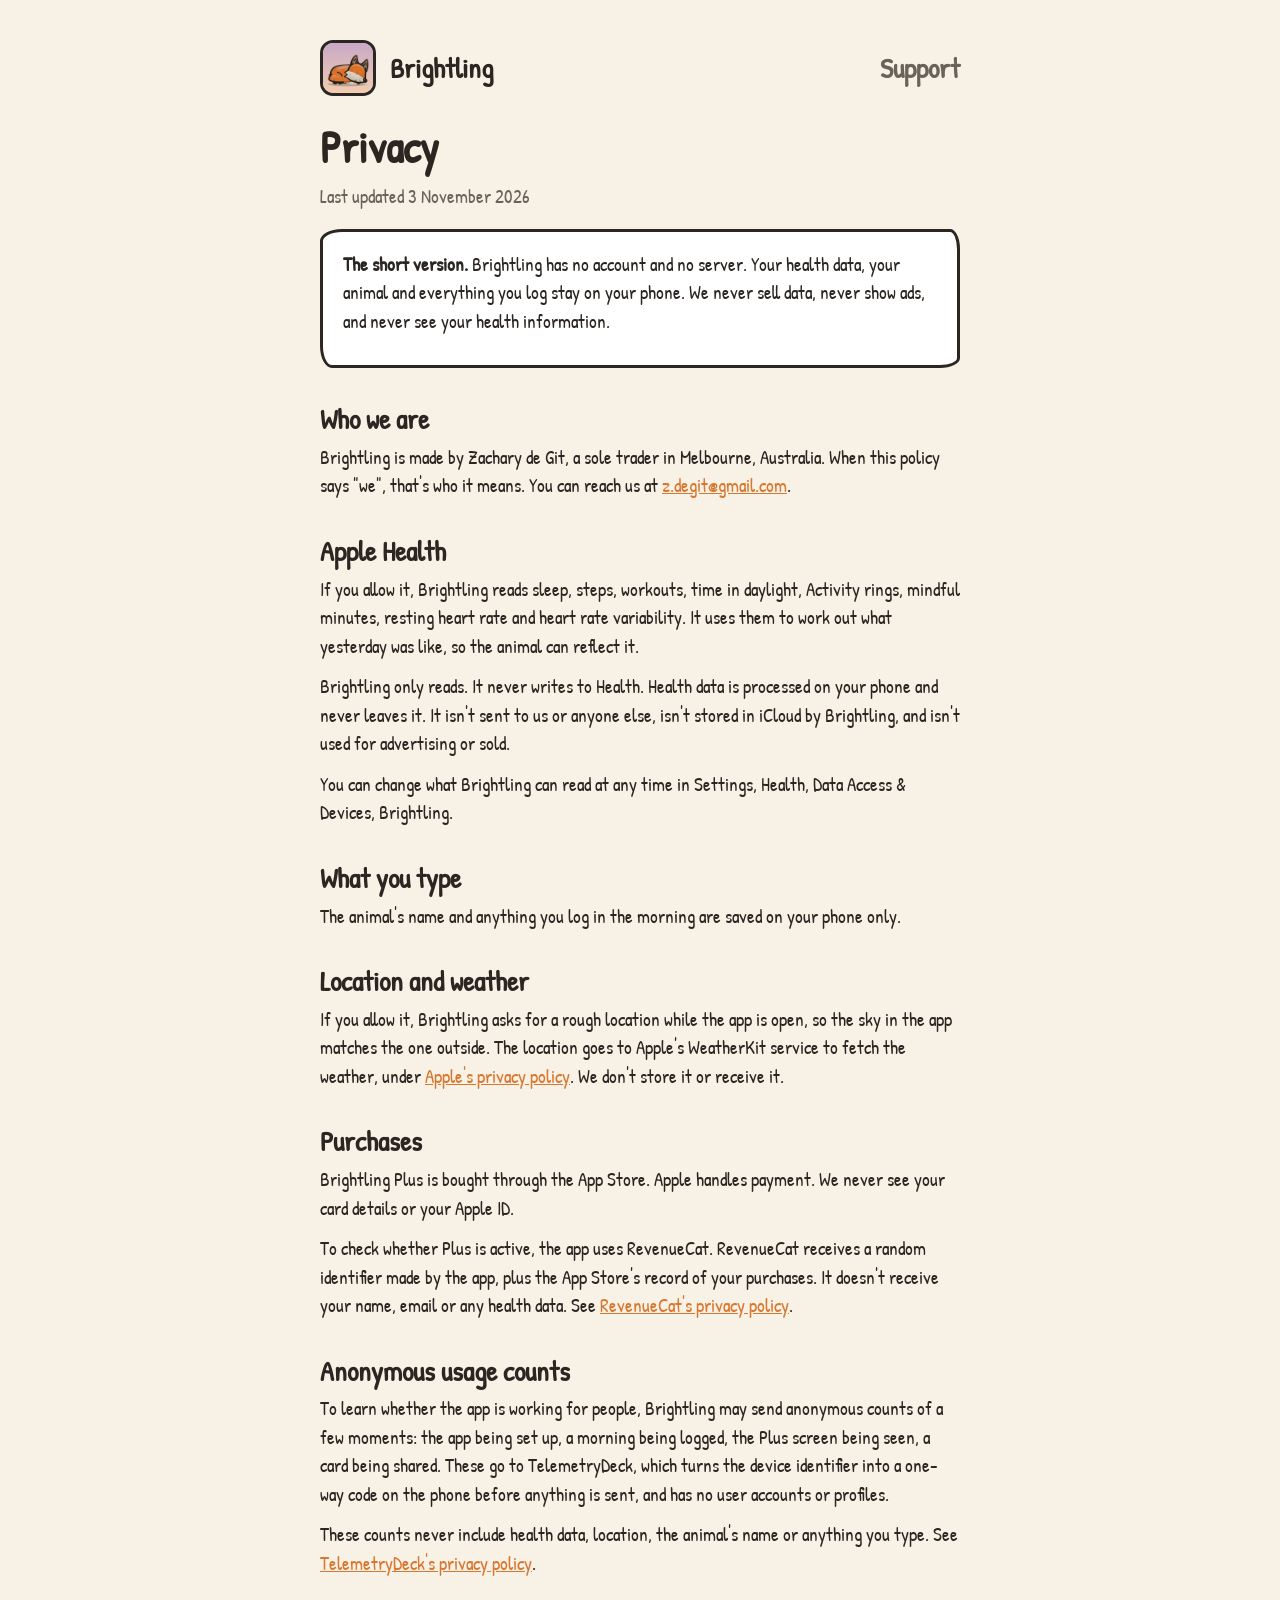
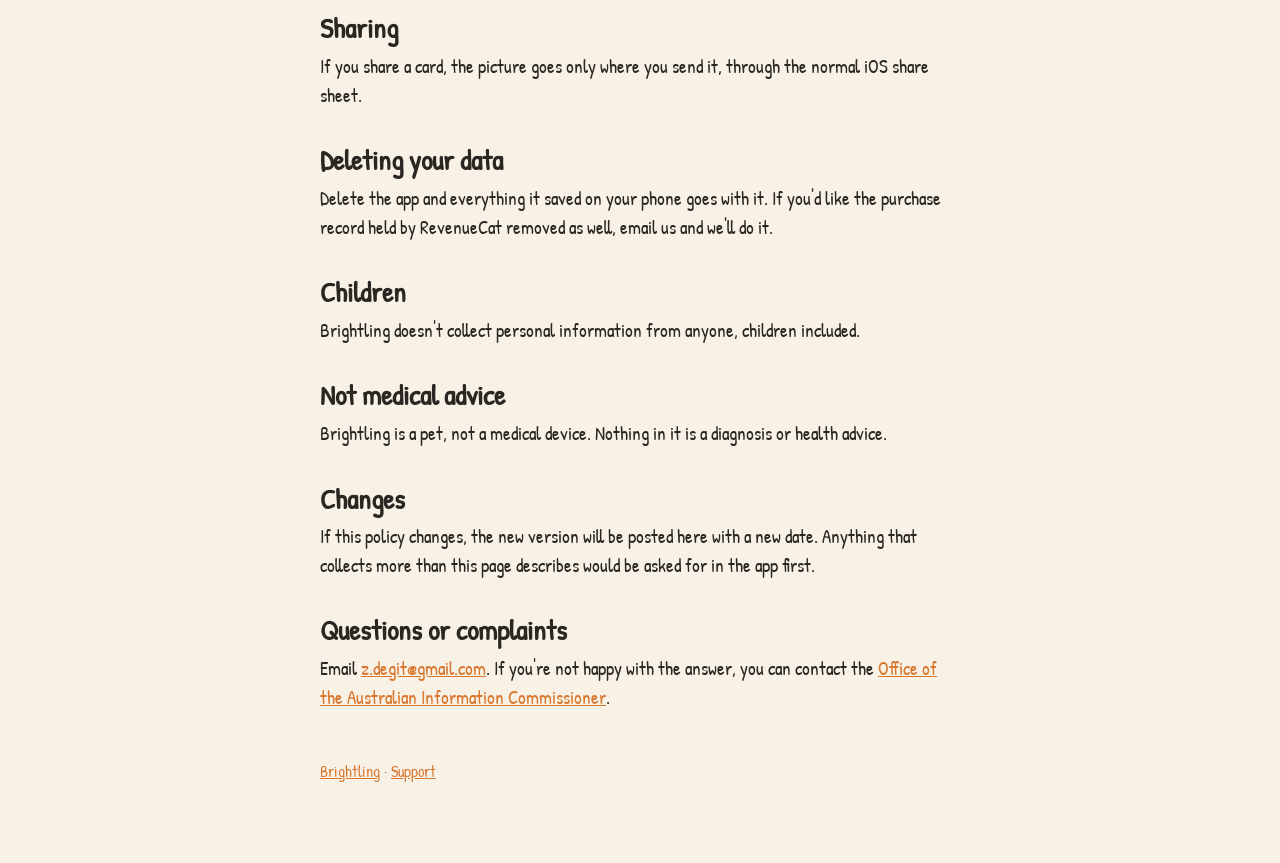
==== privacy/index.html @ 8fb3c060 "Brightling site: home, privacy, support Co-Authored-By: Claude Opus 5.5 <noreply@anthropic.com> Clau" ====
<!doctype html>
<html lang="en-AU">
<head>
<meta charset="utf-8">
<meta name="viewport" content="width=device-width,initial-scale=1">
<title>Brightling privacy</title>
<meta name="description" content="How Brightling handles your data. Short version: it stays on your phone.">
<link rel="icon" href="../favicon.png">
<link rel="preconnect" href="https://fonts.googleapis.com"><link rel="preconnect" href="https://fonts.gstatic.com" crossorigin>
<link href="https://fonts.googleapis.com/css2?family=Patrick+Hand&display=swap" rel="stylesheet">
<link rel="stylesheet" href="../style.css">
</head>
<body>
<main>
  <header><img src="../icon.png" alt=""><a href="../">Brightling</a><nav><a href="../support/">Support</a></nav></header>

  <h1>Privacy</h1>
  <p class="muted">Last updated 3 November 2026</p>

  <div class="card">
    <p><b>The short version.</b> Brightling has no account and no server. Your health data, your animal and everything you log stay on your phone. We never sell data, never show ads, and never see your health information.</p>
  </div>

  <h2>Who we are</h2>
  <p>Brightling is made by Zachary de Git, a sole trader in Melbourne, Australia. When this policy says "we", that's who it means. You can reach us at <a href="mailto:z.degit@gmail.com">z.degit@gmail.com</a>.</p>

  <h2>Apple Health</h2>
  <p>If you allow it, Brightling reads sleep, steps, workouts, time in daylight, Activity rings, mindful minutes, resting heart rate and heart rate variability. It uses them to work out what yesterday was like, so the animal can reflect it.</p>
  <p>Brightling only reads. It never writes to Health. Health data is processed on your phone and never leaves it. It isn't sent to us or anyone else, isn't stored in iCloud by Brightling, and isn't used for advertising or sold.</p>
  <p>You can change what Brightling can read at any time in Settings, Health, Data Access &amp; Devices, Brightling.</p>

  <h2>What you type</h2>
  <p>The animal's name and anything you log in the morning are saved on your phone only.</p>

  <h2>Location and weather</h2>
  <p>If you allow it, Brightling asks for a rough location while the app is open, so the sky in the app matches the one outside. The location goes to Apple's WeatherKit service to fetch the weather, under <a href="https://www.apple.com/legal/privacy/">Apple's privacy policy</a>. We don't store it or receive it.</p>

  <h2>Purchases</h2>
  <p>Brightling Plus is bought through the App Store. Apple handles payment. We never see your card details or your Apple ID.</p>
  <p>To check whether Plus is active, the app uses RevenueCat. RevenueCat receives a random identifier made by the app, plus the App Store's record of your purchases. It doesn't receive your name, email or any health data. See <a href="https://www.revenuecat.com/privacy">RevenueCat's privacy policy</a>.</p>

  <h2>Anonymous usage counts</h2>
  <p>To learn whether the app is working for people, Brightling may send anonymous counts of a few moments: the app being set up, a morning being logged, the Plus screen being seen, a card being shared. These go to TelemetryDeck, which turns the device identifier into a one-way code on the phone before anything is sent, and has no user accounts or profiles.</p>
  <p>These counts never include health data, location, the animal's name or anything you type. See <a href="https://telemetrydeck.com/privacy/">TelemetryDeck's privacy policy</a>.</p>

  <h2>Sharing</h2>
  <p>If you share a card, the picture goes only where you send it, through the normal iOS share sheet.</p>

  <h2>Deleting your data</h2>
  <p>Delete the app and everything it saved on your phone goes with it. If you'd like the purchase record held by RevenueCat removed as well, email us and we'll do it.</p>

  <h2>Children</h2>
  <p>Brightling doesn't collect personal information from anyone, children included.</p>

  <h2>Not medical advice</h2>
  <p>Brightling is a pet, not a medical device. Nothing in it is a diagnosis or health advice.</p>

  <h2>Changes</h2>
  <p>If this policy changes, the new version will be posted here with a new date. Anything that collects more than this page describes would be asked for in the app first.</p>

  <h2>Questions or complaints</h2>
  <p>Email <a href="mailto:z.degit@gmail.com">z.degit@gmail.com</a>. If you're not happy with the answer, you can contact the <a href="https://www.oaic.gov.au/">Office of the Australian Information Commissioner</a>.</p>

  <footer><a href="../">Brightling</a> · <a href="../support/">Support</a></footer>
</main>
</body>
</html>
---- style.css ----
:root{--paper:#F7F1E6;--ink:#2B2622;--muted:#6B625B;--accent:#D9772F;--sun:#F6D56B;--card:#FFFFFF}
@media (prefers-color-scheme: dark){:root{--paper:#1F1C1A;--ink:#F2EBE0;--muted:#B5AAA0;--card:#2A2623}}
*{box-sizing:border-box}
html{-webkit-text-size-adjust:100%}
body{margin:0;background:var(--paper);color:var(--ink);font:19px/1.5 "Patrick Hand","Comic Sans MS",ui-rounded,system-ui,sans-serif}
main{max-width:680px;margin:0 auto;padding:40px 20px 80px}
header{display:flex;align-items:center;gap:14px;margin-bottom:28px}
header img{width:56px;height:56px;border-radius:13px;border:3px solid var(--ink)}
header a{color:inherit;text-decoration:none;font-size:28px;font-weight:700}
nav{margin-left:auto;display:flex;gap:16px;font-size:18px}
nav a{color:var(--muted)}
h1{font-size:44px;line-height:1.05;margin:0 0 12px}
h2{font-size:28px;line-height:1.1;margin:36px 0 8px}
p,li{margin:0 0 12px}
a{color:var(--accent)}
.muted{color:var(--muted)}
.card{background:var(--card);border:3.5px solid var(--ink);border-radius:22px 10px 20px 12px / 12px 20px 10px 22px;padding:18px 20px;margin:18px 0}
.hero{text-align:center;padding-top:30px}
.hero img{width:160px;height:160px;border-radius:36px;border:4px solid var(--ink)}
.hero h1{font-size:56px;margin-top:22px}
.badge{display:inline-block;margin-top:18px;padding:10px 18px;border:3px solid var(--ink);border-radius:16px;background:var(--sun);color:#2B2622;font-size:20px}
dl{margin:0}dt{font-weight:700;margin-top:16px}dd{margin:4px 0 0}
footer{margin-top:48px;font-size:16px;color:var(--muted)}
@media (max-width:480px){h1{font-size:36px}.hero h1{font-size:46px}nav{gap:12px;font-size:16px}}
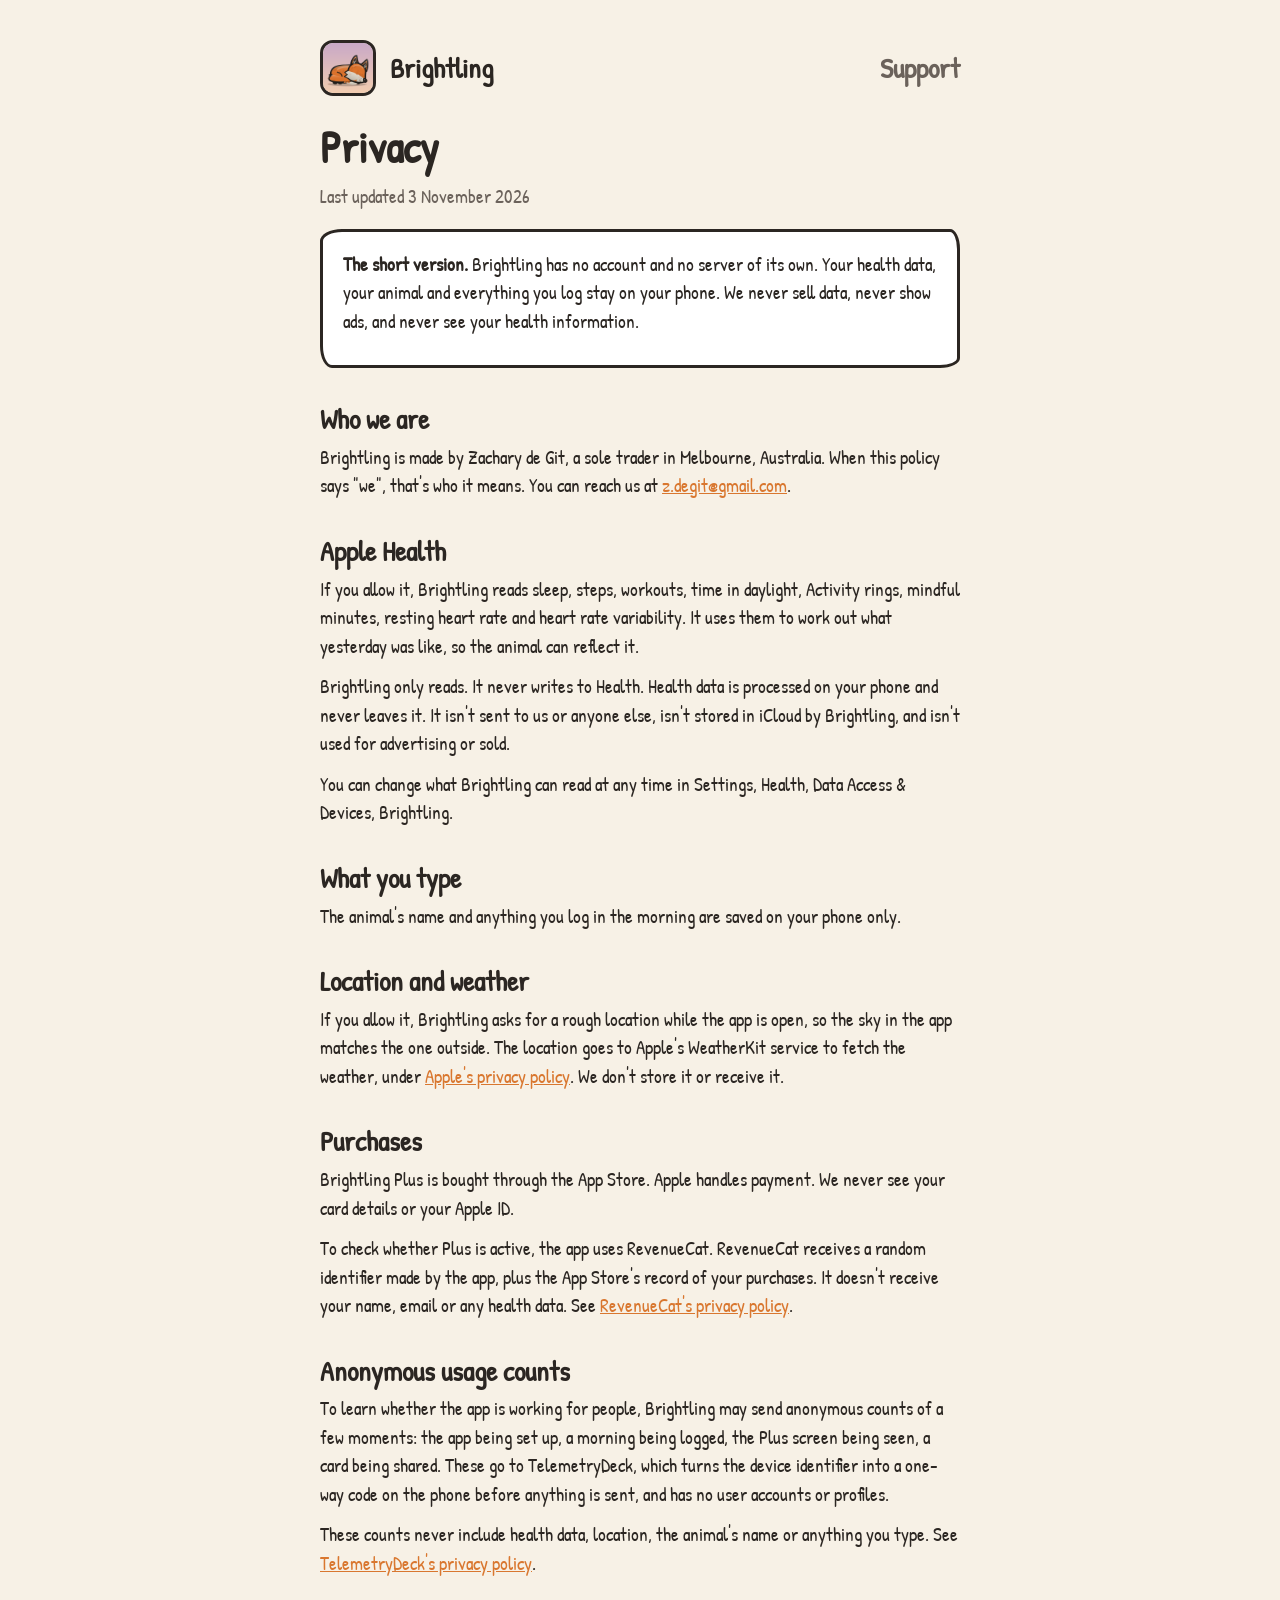
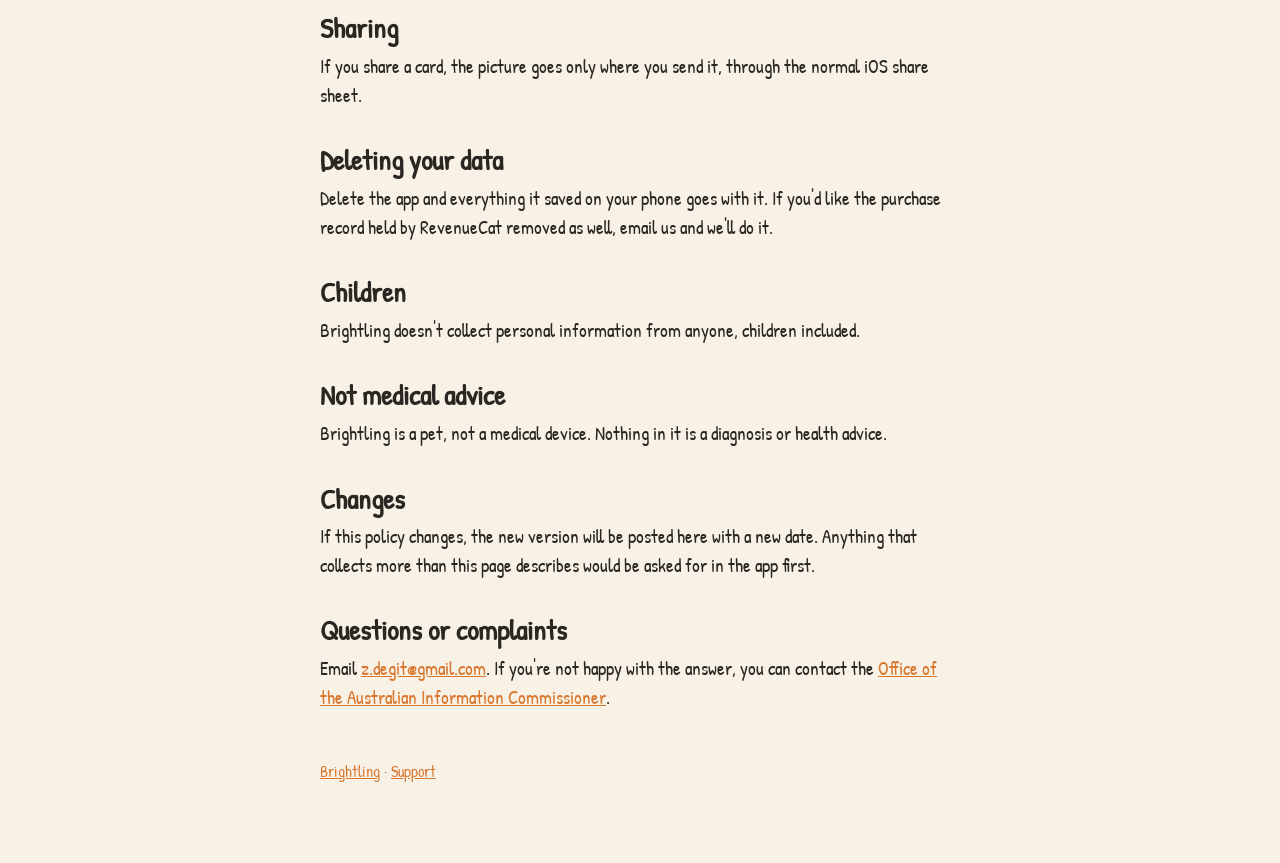
==== commit 372447f5: "Press kit, launch date on the home page, small-screen header Co-Authored-By: Claude Opus 5.5 <norepl" ====
--- a/privacy/index.html
+++ b/privacy/index.html
@@ -18,7 +18,7 @@
   <p class="muted">Last updated 3 November 2026</p>
 
   <div class="card">
-    <p><b>The short version.</b> Brightling has no account and no server. Your health data, your animal and everything you log stay on your phone. We never sell data, never show ads, and never see your health information.</p>
+    <p><b>The short version.</b> Brightling has no account and no server of its own. Your health data, your animal and everything you log stay on your phone. We never sell data, never show ads, and never see your health information.</p>
   </div>
 
   <h2>Who we are</h2>
--- a/style.css
+++ b/style.css
@@ -4,7 +4,7 @@
 html{-webkit-text-size-adjust:100%}
 body{margin:0;background:var(--paper);color:var(--ink);font:19px/1.5 "Patrick Hand","Comic Sans MS",ui-rounded,system-ui,sans-serif}
 main{max-width:680px;margin:0 auto;padding:40px 20px 80px}
-header{display:flex;align-items:center;gap:14px;margin-bottom:28px}
+header{display:flex;align-items:center;gap:14px;margin-bottom:28px;flex-wrap:wrap}
 header img{width:56px;height:56px;border-radius:13px;border:3px solid var(--ink)}
 header a{color:inherit;text-decoration:none;font-size:28px;font-weight:700}
 nav{margin-left:auto;display:flex;gap:16px;font-size:18px}
@@ -21,4 +21,4 @@
 .badge{display:inline-block;margin-top:18px;padding:10px 18px;border:3px solid var(--ink);border-radius:16px;background:var(--sun);color:#2B2622;font-size:20px}
 dl{margin:0}dt{font-weight:700;margin-top:16px}dd{margin:4px 0 0}
 footer{margin-top:48px;font-size:16px;color:var(--muted)}
-@media (max-width:480px){h1{font-size:36px}.hero h1{font-size:46px}nav{gap:12px;font-size:16px}}
+@media (max-width:480px){header img{width:44px;height:44px}header a{font-size:24px}h1{font-size:36px}.hero h1{font-size:46px}nav{gap:12px;font-size:16px}}
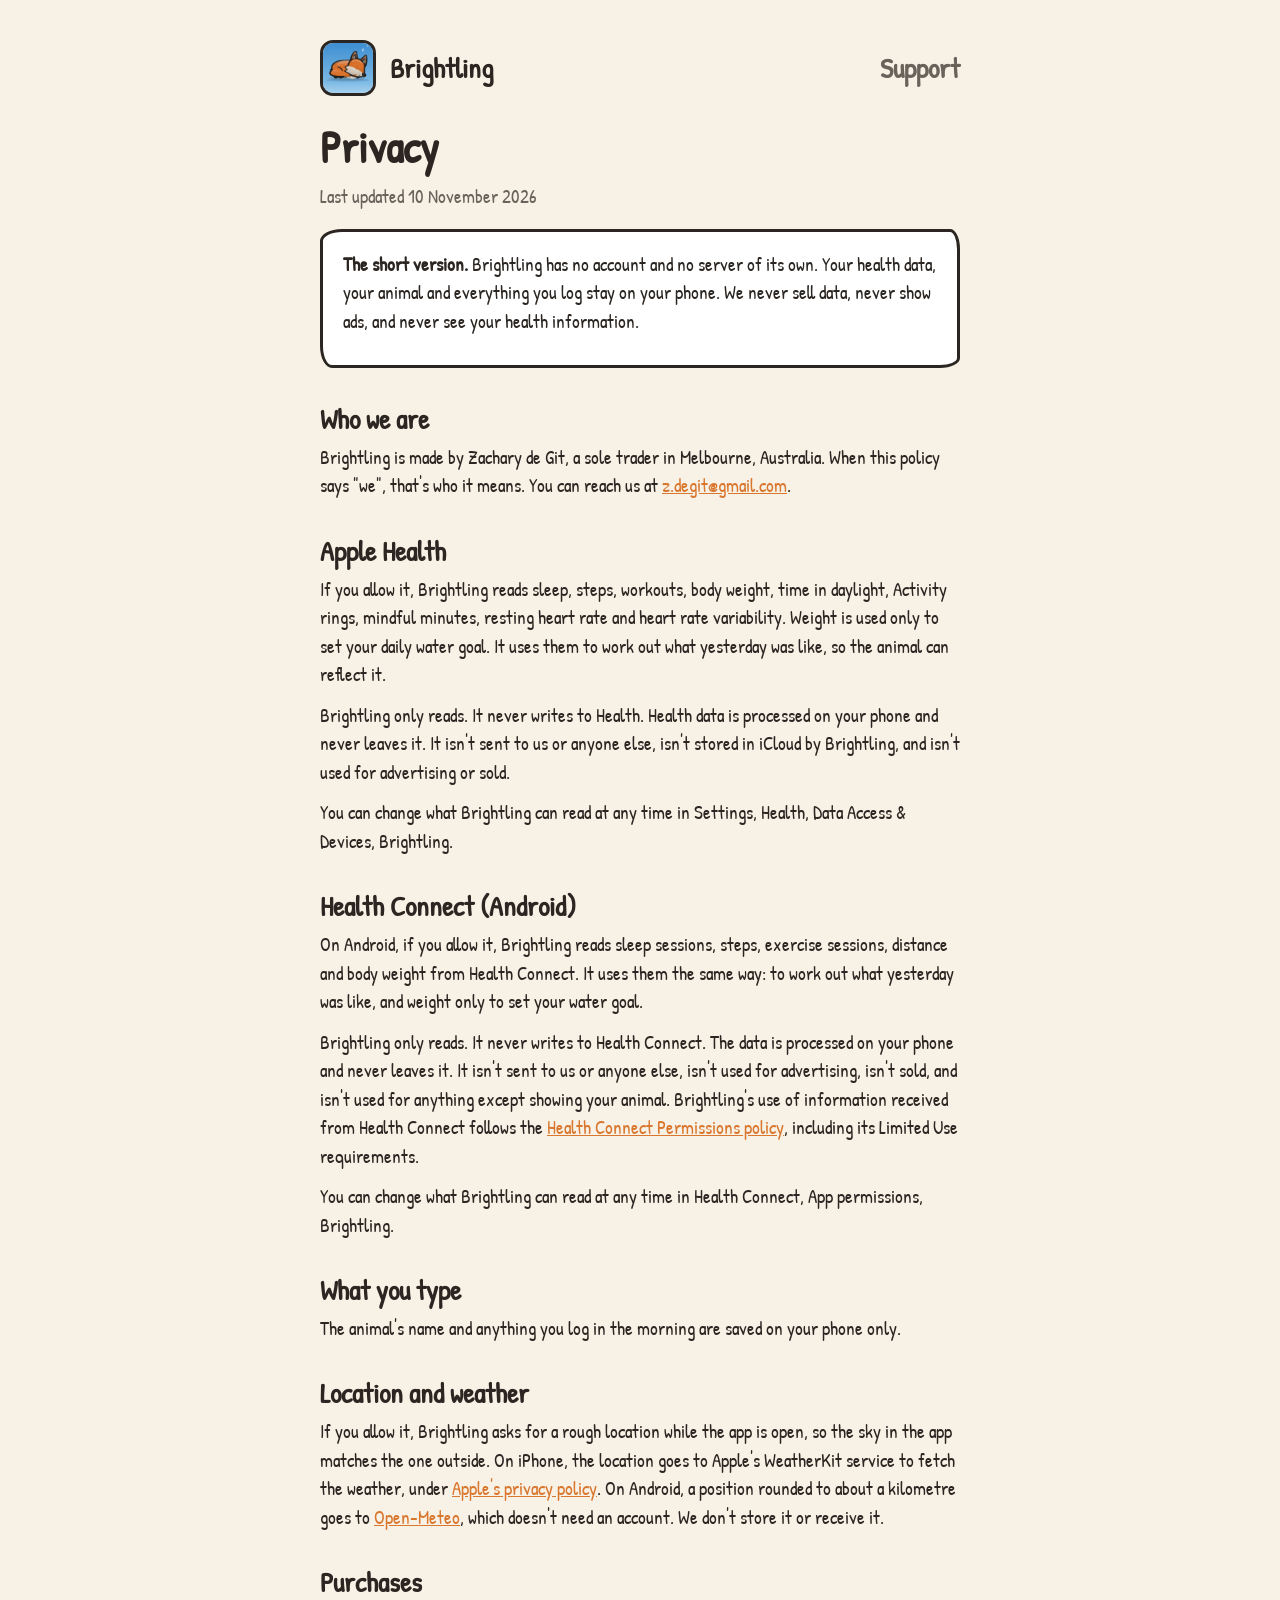
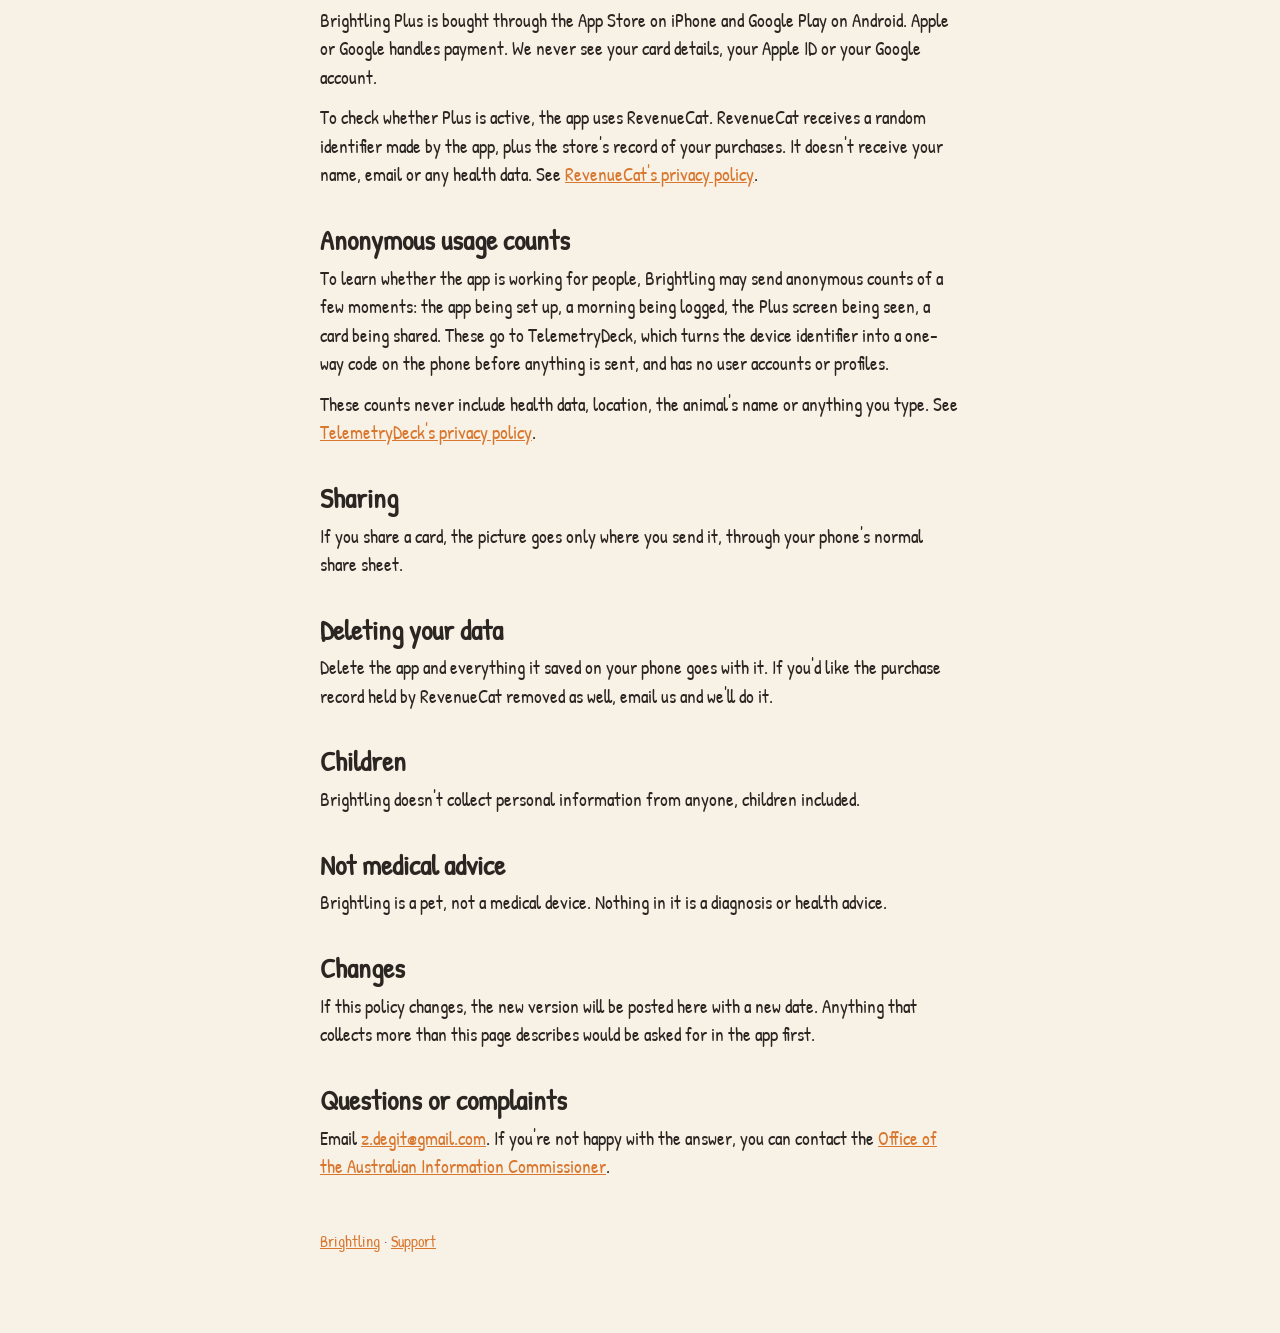
==== commit f5d84c73: "Privacy: Health Connect, Open-Meteo, Google Play and body weight Co-Authored-By: Claude Opus 5.5 <no" ====
--- a/privacy/index.html
+++ b/privacy/index.html
@@ -15,7 +15,7 @@
   <header><img src="../icon.png" alt=""><a href="../">Brightling</a><nav><a href="../support/">Support</a></nav></header>
 
   <h1>Privacy</h1>
-  <p class="muted">Last updated 3 November 2026</p>
+  <p class="muted">Last updated 10 November 2026</p>
 
   <div class="card">
     <p><b>The short version.</b> Brightling has no account and no server of its own. Your health data, your animal and everything you log stay on your phone. We never sell data, never show ads, and never see your health information.</p>
@@ -25,26 +25,31 @@
   <p>Brightling is made by Zachary de Git, a sole trader in Melbourne, Australia. When this policy says "we", that's who it means. You can reach us at <a href="mailto:z.degit@gmail.com">z.degit@gmail.com</a>.</p>
 
   <h2>Apple Health</h2>
-  <p>If you allow it, Brightling reads sleep, steps, workouts, time in daylight, Activity rings, mindful minutes, resting heart rate and heart rate variability. It uses them to work out what yesterday was like, so the animal can reflect it.</p>
+  <p>If you allow it, Brightling reads sleep, steps, workouts, body weight, time in daylight, Activity rings, mindful minutes, resting heart rate and heart rate variability. Weight is used only to set your daily water goal. It uses them to work out what yesterday was like, so the animal can reflect it.</p>
   <p>Brightling only reads. It never writes to Health. Health data is processed on your phone and never leaves it. It isn't sent to us or anyone else, isn't stored in iCloud by Brightling, and isn't used for advertising or sold.</p>
   <p>You can change what Brightling can read at any time in Settings, Health, Data Access &amp; Devices, Brightling.</p>
+
+  <h2>Health Connect (Android)</h2>
+  <p>On Android, if you allow it, Brightling reads sleep sessions, steps, exercise sessions, distance and body weight from Health Connect. It uses them the same way: to work out what yesterday was like, and weight only to set your water goal.</p>
+  <p>Brightling only reads. It never writes to Health Connect. The data is processed on your phone and never leaves it. It isn't sent to us or anyone else, isn't used for advertising, isn't sold, and isn't used for anything except showing your animal. Brightling's use of information received from Health Connect follows the <a href="https://support.google.com/googleplay/android-developer/answer/9888170">Health Connect Permissions policy</a>, including its Limited Use requirements.</p>
+  <p>You can change what Brightling can read at any time in Health Connect, App permissions, Brightling.</p>
 
   <h2>What you type</h2>
   <p>The animal's name and anything you log in the morning are saved on your phone only.</p>
 
   <h2>Location and weather</h2>
-  <p>If you allow it, Brightling asks for a rough location while the app is open, so the sky in the app matches the one outside. The location goes to Apple's WeatherKit service to fetch the weather, under <a href="https://www.apple.com/legal/privacy/">Apple's privacy policy</a>. We don't store it or receive it.</p>
+  <p>If you allow it, Brightling asks for a rough location while the app is open, so the sky in the app matches the one outside. On iPhone, the location goes to Apple's WeatherKit service to fetch the weather, under <a href="https://www.apple.com/legal/privacy/">Apple's privacy policy</a>. On Android, a position rounded to about a kilometre goes to <a href="https://open-meteo.com/en/terms#privacy">Open-Meteo</a>, which doesn't need an account. We don't store it or receive it.</p>
 
   <h2>Purchases</h2>
-  <p>Brightling Plus is bought through the App Store. Apple handles payment. We never see your card details or your Apple ID.</p>
-  <p>To check whether Plus is active, the app uses RevenueCat. RevenueCat receives a random identifier made by the app, plus the App Store's record of your purchases. It doesn't receive your name, email or any health data. See <a href="https://www.revenuecat.com/privacy">RevenueCat's privacy policy</a>.</p>
+  <p>Brightling Plus is bought through the App Store on iPhone and Google Play on Android. Apple or Google handles payment. We never see your card details, your Apple ID or your Google account.</p>
+  <p>To check whether Plus is active, the app uses RevenueCat. RevenueCat receives a random identifier made by the app, plus the store's record of your purchases. It doesn't receive your name, email or any health data. See <a href="https://www.revenuecat.com/privacy">RevenueCat's privacy policy</a>.</p>
 
   <h2>Anonymous usage counts</h2>
   <p>To learn whether the app is working for people, Brightling may send anonymous counts of a few moments: the app being set up, a morning being logged, the Plus screen being seen, a card being shared. These go to TelemetryDeck, which turns the device identifier into a one-way code on the phone before anything is sent, and has no user accounts or profiles.</p>
   <p>These counts never include health data, location, the animal's name or anything you type. See <a href="https://telemetrydeck.com/privacy/">TelemetryDeck's privacy policy</a>.</p>
 
   <h2>Sharing</h2>
-  <p>If you share a card, the picture goes only where you send it, through the normal iOS share sheet.</p>
+  <p>If you share a card, the picture goes only where you send it, through your phone's normal share sheet.</p>
 
   <h2>Deleting your data</h2>
   <p>Delete the app and everything it saved on your phone goes with it. If you'd like the purchase record held by RevenueCat removed as well, email us and we'll do it.</p>
--- a/style.css
+++ b/style.css
@@ -22,3 +22,10 @@
 dl{margin:0}dt{font-weight:700;margin-top:16px}dd{margin:4px 0 0}
 footer{margin-top:48px;font-size:16px;color:var(--muted)}
 @media (max-width:480px){header img{width:44px;height:44px}header a{font-size:24px}h1{font-size:36px}.hero h1{font-size:46px}nav{gap:12px;font-size:16px}}
+a.badge{text-decoration:none}
+.wide{display:block;width:100%;height:auto;margin:28px 0 8px;border:3.5px solid var(--ink);border-radius:20px}
+.strip{display:grid;grid-template-columns:repeat(3,1fr);gap:12px;margin:18px 0}
+.strip figure{margin:0;text-align:center}
+.strip img{width:100%;height:auto;border:3px solid var(--ink);border-radius:18px;display:block}
+.strip figcaption{font-size:16px;margin-top:6px;color:var(--muted)}
+@media (max-width:480px){.strip{gap:8px}.strip figcaption{font-size:14px}}
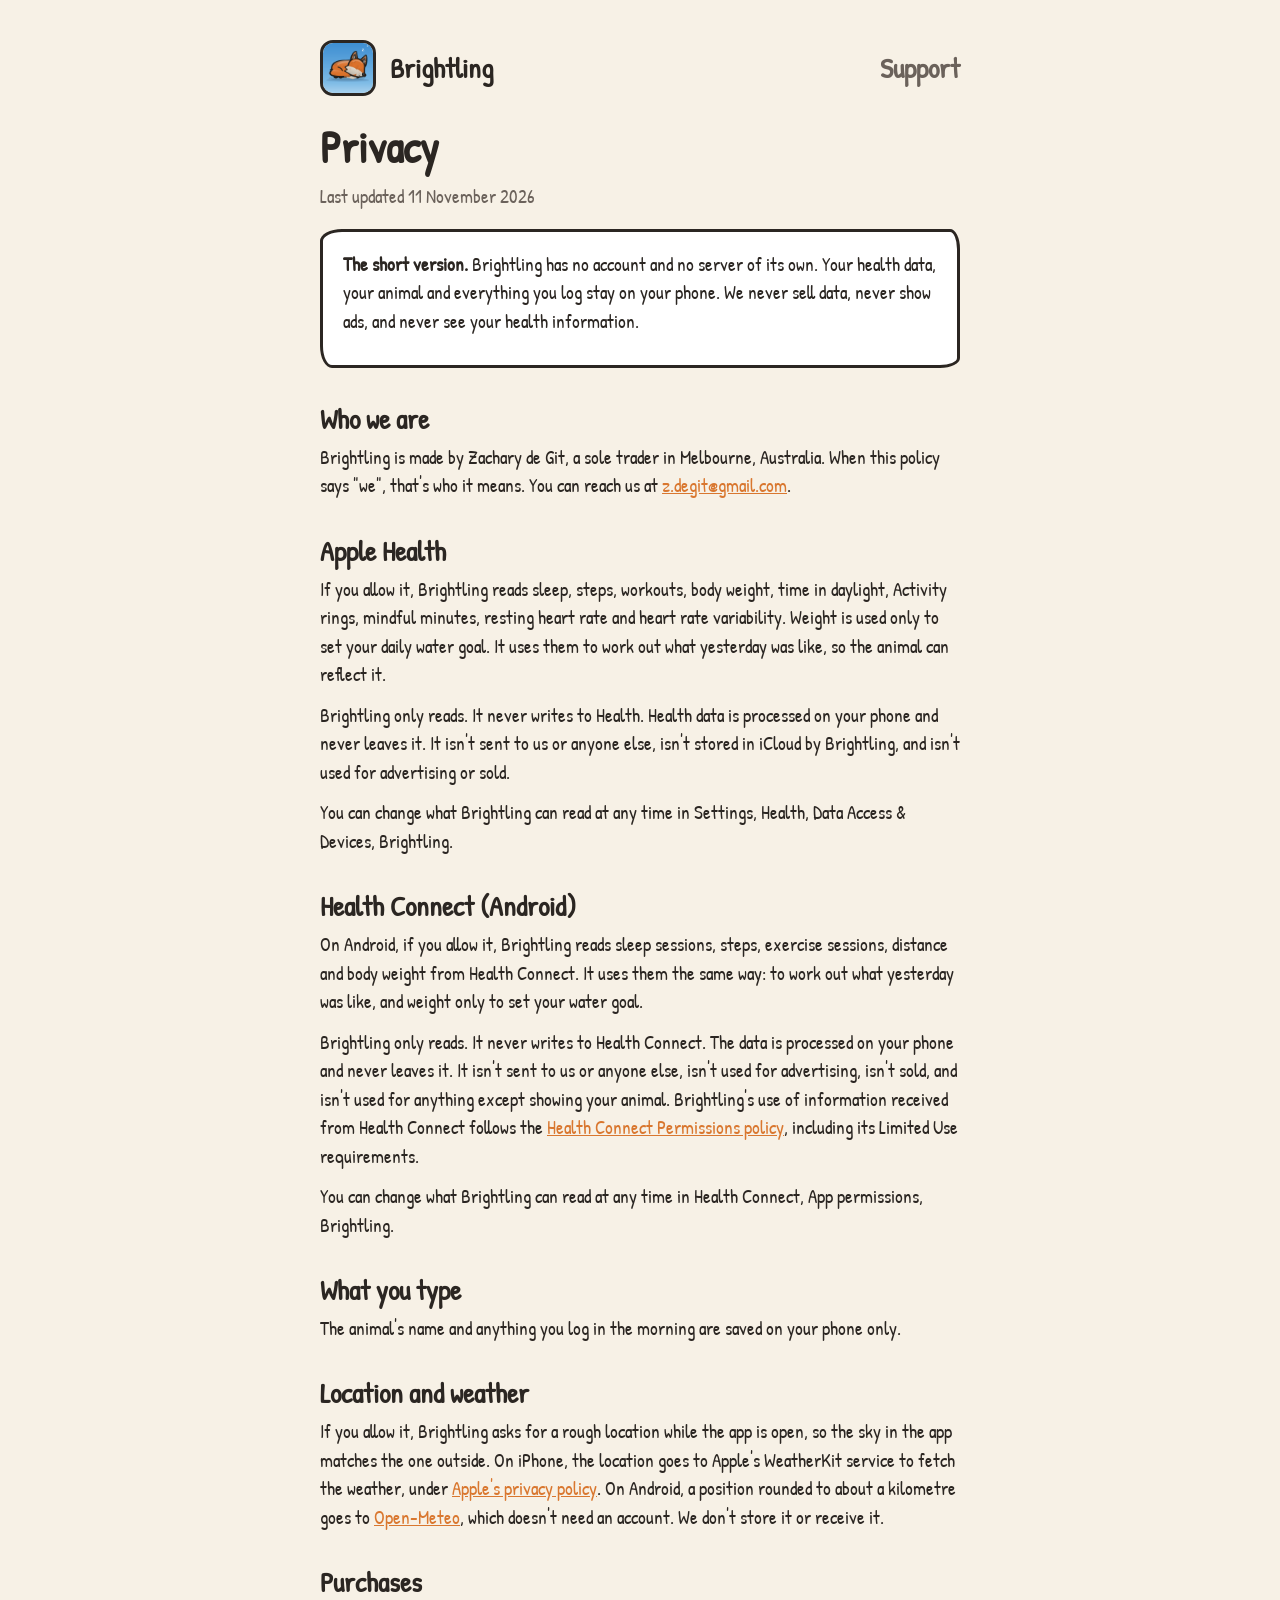
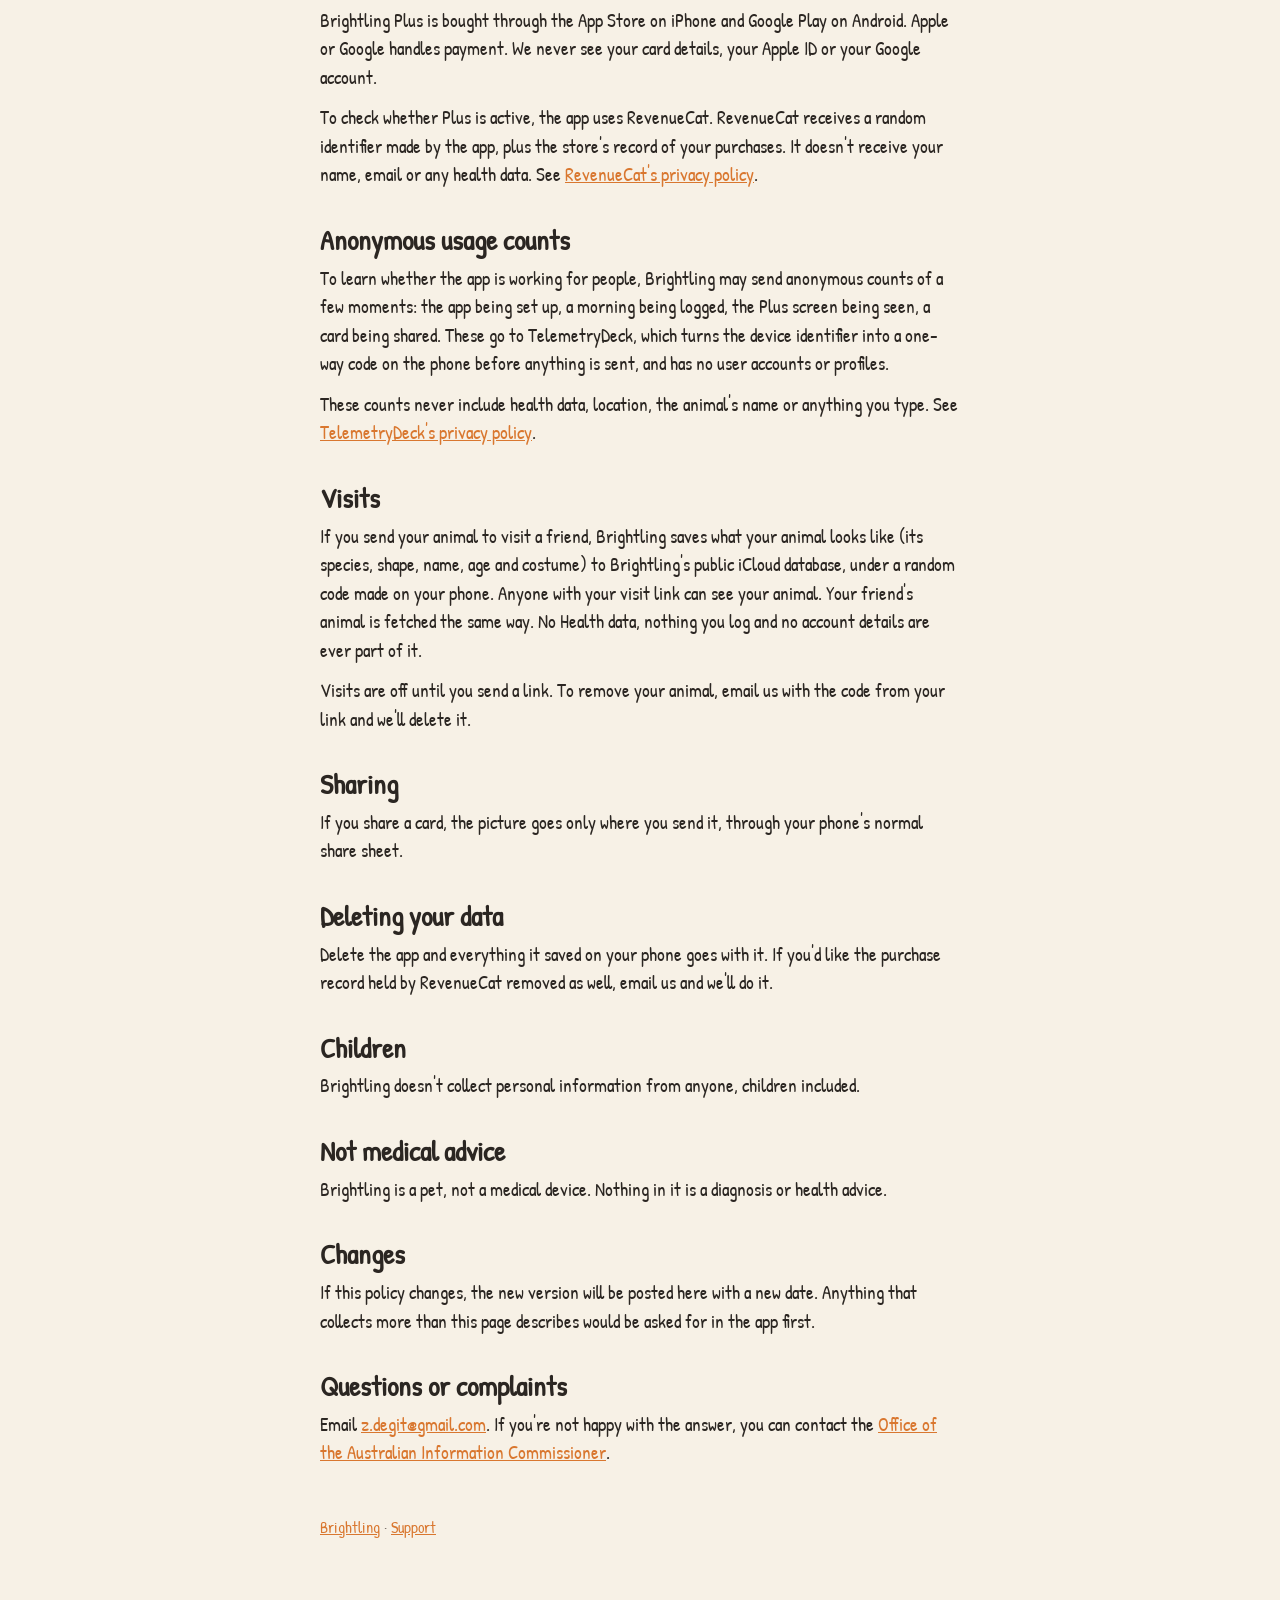
==== commit 338909ac: "Privacy: visits Co-Authored-By: Claude Opus 5.5 <noreply@anthropic.com> Claude-Session: https://clau" ====
--- a/privacy/index.html
+++ b/privacy/index.html
@@ -15,7 +15,7 @@
   <header><img src="../icon.png" alt=""><a href="../">Brightling</a><nav><a href="../support/">Support</a></nav></header>
 
   <h1>Privacy</h1>
-  <p class="muted">Last updated 10 November 2026</p>
+  <p class="muted">Last updated 11 November 2026</p>
 
   <div class="card">
     <p><b>The short version.</b> Brightling has no account and no server of its own. Your health data, your animal and everything you log stay on your phone. We never sell data, never show ads, and never see your health information.</p>
@@ -48,6 +48,10 @@
   <p>To learn whether the app is working for people, Brightling may send anonymous counts of a few moments: the app being set up, a morning being logged, the Plus screen being seen, a card being shared. These go to TelemetryDeck, which turns the device identifier into a one-way code on the phone before anything is sent, and has no user accounts or profiles.</p>
   <p>These counts never include health data, location, the animal's name or anything you type. See <a href="https://telemetrydeck.com/privacy/">TelemetryDeck's privacy policy</a>.</p>
 
+  <h2>Visits</h2>
+  <p>If you send your animal to visit a friend, Brightling saves what your animal looks like (its species, shape, name, age and costume) to Brightling's public iCloud database, under a random code made on your phone. Anyone with your visit link can see your animal. Your friend's animal is fetched the same way. No Health data, nothing you log and no account details are ever part of it.</p>
+  <p>Visits are off until you send a link. To remove your animal, email us with the code from your link and we'll delete it.</p>
+
   <h2>Sharing</h2>
   <p>If you share a card, the picture goes only where you send it, through your phone's normal share sheet.</p>
 
